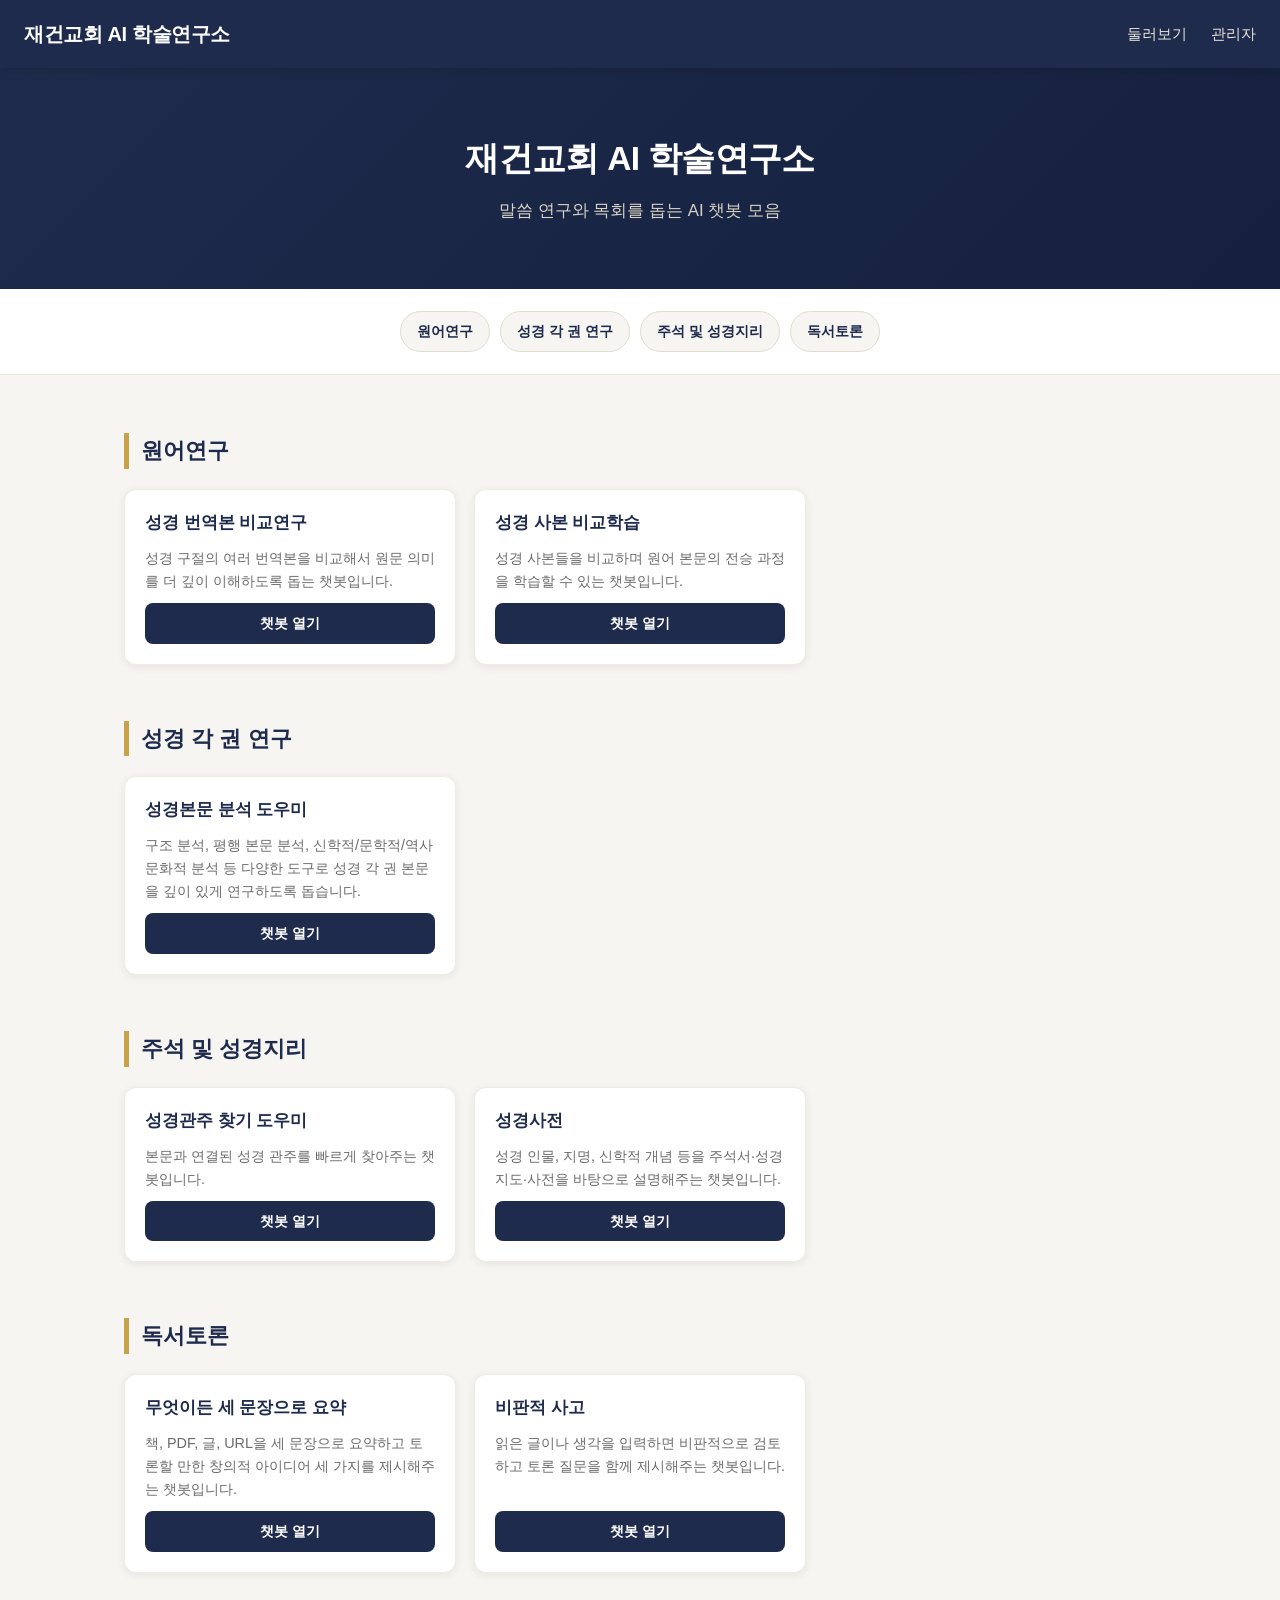
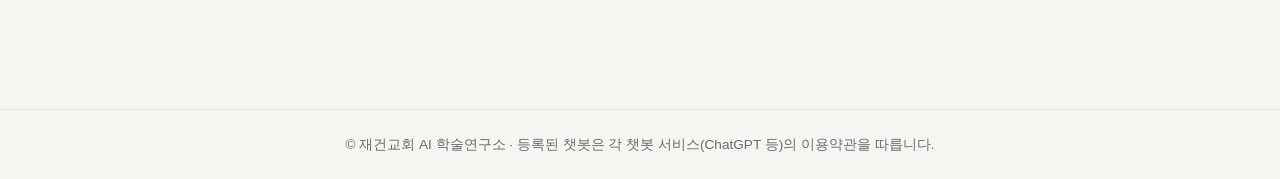
==== index.html @ 4c281ee4 "사이트 초기 파일 업로드" ====
<!DOCTYPE html>
<html lang="ko">
<head>
<meta charset="UTF-8" />
<meta name="viewport" content="width=device-width, initial-scale=1.0" />
<title>재건교회 AI 학술연구소</title>
<link rel="stylesheet" href="style.css" />
</head>
<body>
  <header class="site-header">
    <div class="brand" id="brandName">재건교회 AI 학술연구소</div>
    <nav>
      <a href="#categoryNav">둘러보기</a>
      <a href="admin.html">관리자</a>
    </nav>
  </header>

  <section class="hero">
    <h1 id="heroTitle">재건교회 AI 학술연구소</h1>
    <p id="heroTagline">말씀 연구와 목회를 돕는 AI 챗봇 모음</p>
  </section>

  <div class="category-nav" id="categoryNav"></div>

  <main id="categorySections"></main>

  <footer class="site-footer">
    &copy; 재건교회 AI 학술연구소 · 등록된 챗봇은 각 챗봇 서비스(ChatGPT 등)의 이용약관을 따릅니다.
  </footer>

  <script src="data.js"></script>
  <script src="common.js"></script>
  <script src="app.js"></script>
</body>
</html>
---- style.css ----
:root {
  --navy: #1f2b4d;
  --navy-dark: #14203d;
  --gold: #c8a24a;
  --bg: #f6f5f1;
  --card-bg: #ffffff;
  --text: #2a2a2a;
  --muted: #6b6b6b;
  --radius: 12px;
}

* { box-sizing: border-box; }

body {
  margin: 0;
  font-family: "Pretendard", "Apple SD Gothic Neo", "Malgun Gothic", sans-serif;
  background: var(--bg);
  color: var(--text);
  line-height: 1.6;
}

header.site-header {
  background: var(--navy);
  color: #fff;
  padding: 18px 24px;
  display: flex;
  align-items: center;
  justify-content: space-between;
  position: sticky;
  top: 0;
  z-index: 20;
  box-shadow: 0 2px 10px rgba(0,0,0,0.15);
}

.site-header .brand {
  font-size: 1.25rem;
  font-weight: 700;
  letter-spacing: -0.02em;
}

.site-header nav a {
  color: #eae6da;
  text-decoration: none;
  margin-left: 20px;
  font-size: 0.95rem;
}

.site-header nav a:hover { color: var(--gold); }

.hero {
  background: linear-gradient(135deg, var(--navy) 0%, var(--navy-dark) 100%);
  color: #fff;
  padding: 64px 24px;
  text-align: center;
}

.hero h1 {
  font-size: 2.1rem;
  margin: 0 0 12px;
  letter-spacing: -0.02em;
}

.hero p {
  color: #d8d3c4;
  font-size: 1.05rem;
  margin: 0;
}

.category-nav {
  display: flex;
  flex-wrap: wrap;
  gap: 10px;
  justify-content: center;
  padding: 22px 24px;
  background: #fff;
  border-bottom: 1px solid #e7e4da;
  position: sticky;
  top: 64px;
  z-index: 10;
}

.category-nav a {
  padding: 8px 16px;
  border-radius: 999px;
  background: var(--bg);
  color: var(--navy);
  text-decoration: none;
  font-size: 0.9rem;
  font-weight: 600;
  border: 1px solid #e0ddd0;
}

.category-nav a:hover {
  background: var(--gold);
  color: #fff;
  border-color: var(--gold);
}

main {
  max-width: 1080px;
  margin: 0 auto;
  padding: 40px 24px 80px;
}

section.category-section {
  margin-bottom: 56px;
  scroll-margin-top: 130px;
}

section.category-section h2 {
  font-size: 1.4rem;
  border-left: 5px solid var(--gold);
  padding-left: 12px;
  margin-bottom: 20px;
  color: var(--navy);
}

.card-grid {
  display: grid;
  grid-template-columns: repeat(auto-fill, minmax(260px, 1fr));
  gap: 18px;
}

.card {
  background: var(--card-bg);
  border-radius: var(--radius);
  padding: 20px;
  box-shadow: 0 2px 8px rgba(20, 32, 61, 0.08);
  display: flex;
  flex-direction: column;
  gap: 10px;
  border: 1px solid #eeece3;
}

.card h3 {
  margin: 0;
  font-size: 1.05rem;
  color: var(--navy);
}

.card p {
  margin: 0;
  font-size: 0.9rem;
  color: var(--muted);
  flex-grow: 1;
}

.card a.open-btn {
  display: inline-block;
  text-align: center;
  background: var(--navy);
  color: #fff;
  text-decoration: none;
  padding: 9px 14px;
  border-radius: 8px;
  font-size: 0.88rem;
  font-weight: 600;
}

.card a.open-btn:hover { background: var(--gold); }

.empty-msg {
  color: var(--muted);
  font-size: 0.92rem;
  padding: 16px 0;
}

footer.site-footer {
  text-align: center;
  padding: 24px;
  color: var(--muted);
  font-size: 0.85rem;
  border-top: 1px solid #e7e4da;
}

/* Admin page */
.admin-wrap {
  max-width: 880px;
  margin: 0 auto;
  padding: 40px 24px 80px;
}

.login-box {
  max-width: 360px;
  margin: 80px auto;
  background: #fff;
  padding: 32px;
  border-radius: var(--radius);
  box-shadow: 0 4px 16px rgba(0,0,0,0.08);
  text-align: center;
}

.login-box h2 { margin-top: 0; color: var(--navy); }

.login-box input {
  width: 100%;
  padding: 10px 12px;
  border-radius: 8px;
  border: 1px solid #ddd;
  margin: 12px 0;
  font-size: 1rem;
}

.login-box button, .primary-btn {
  background: var(--navy);
  color: #fff;
  border: none;
  padding: 10px 18px;
  border-radius: 8px;
  cursor: pointer;
  font-size: 0.95rem;
  font-weight: 600;
}

.login-box button:hover, .primary-btn:hover { background: var(--gold); }

.error-msg { color: #c0392b; font-size: 0.88rem; min-height: 1.2em; }

.admin-toolbar {
  display: flex;
  justify-content: space-between;
  align-items: center;
  margin-bottom: 24px;
  flex-wrap: wrap;
  gap: 10px;
}

.form-box {
  background: #fff;
  border-radius: var(--radius);
  padding: 22px;
  box-shadow: 0 2px 8px rgba(20,32,61,0.08);
  margin-bottom: 30px;
}

.form-box h3 { margin-top: 0; color: var(--navy); }

.form-row { margin-bottom: 14px; }

.form-row label {
  display: block;
  font-size: 0.88rem;
  font-weight: 600;
  margin-bottom: 6px;
  color: var(--navy);
}

.form-row input, .form-row select, .form-row textarea {
  width: 100%;
  padding: 9px 12px;
  border-radius: 8px;
  border: 1px solid #ddd;
  font-size: 0.95rem;
  font-family: inherit;
}

.form-row textarea { resize: vertical; min-height: 60px; }

.admin-list-item {
  background: #fff;
  border-radius: var(--radius);
  padding: 16px 20px;
  margin-bottom: 12px;
  display: flex;
  justify-content: space-between;
  align-items: center;
  gap: 16px;
  box-shadow: 0 1px 4px rgba(0,0,0,0.06);
}

.admin-list-item .info h4 { margin: 0 0 4px; color: var(--navy); }
.admin-list-item .info p { margin: 0; font-size: 0.85rem; color: var(--muted); }
.admin-list-item .info .tag {
  display: inline-block;
  background: var(--bg);
  border-radius: 999px;
  padding: 2px 10px;
  font-size: 0.75rem;
  color: var(--navy);
  margin-bottom: 6px;
}

.admin-list-item .actions button {
  margin-left: 6px;
  border: none;
  padding: 7px 12px;
  border-radius: 6px;
  cursor: pointer;
  font-size: 0.85rem;
}

.admin-list-item .actions .edit-btn { background: #eaf0ff; color: #1f4fd1; }
.admin-list-item .actions .del-btn { background: #ffeaea; color: #c0392b; }

.save-banner {
  background: #fff7e6;
  border: 1px solid var(--gold);
  border-radius: 10px;
  padding: 14px 18px;
  margin-bottom: 24px;
  font-size: 0.9rem;
  display: flex;
  justify-content: space-between;
  align-items: center;
  gap: 10px;
  flex-wrap: wrap;
}

.save-banner button { white-space: nowrap; }
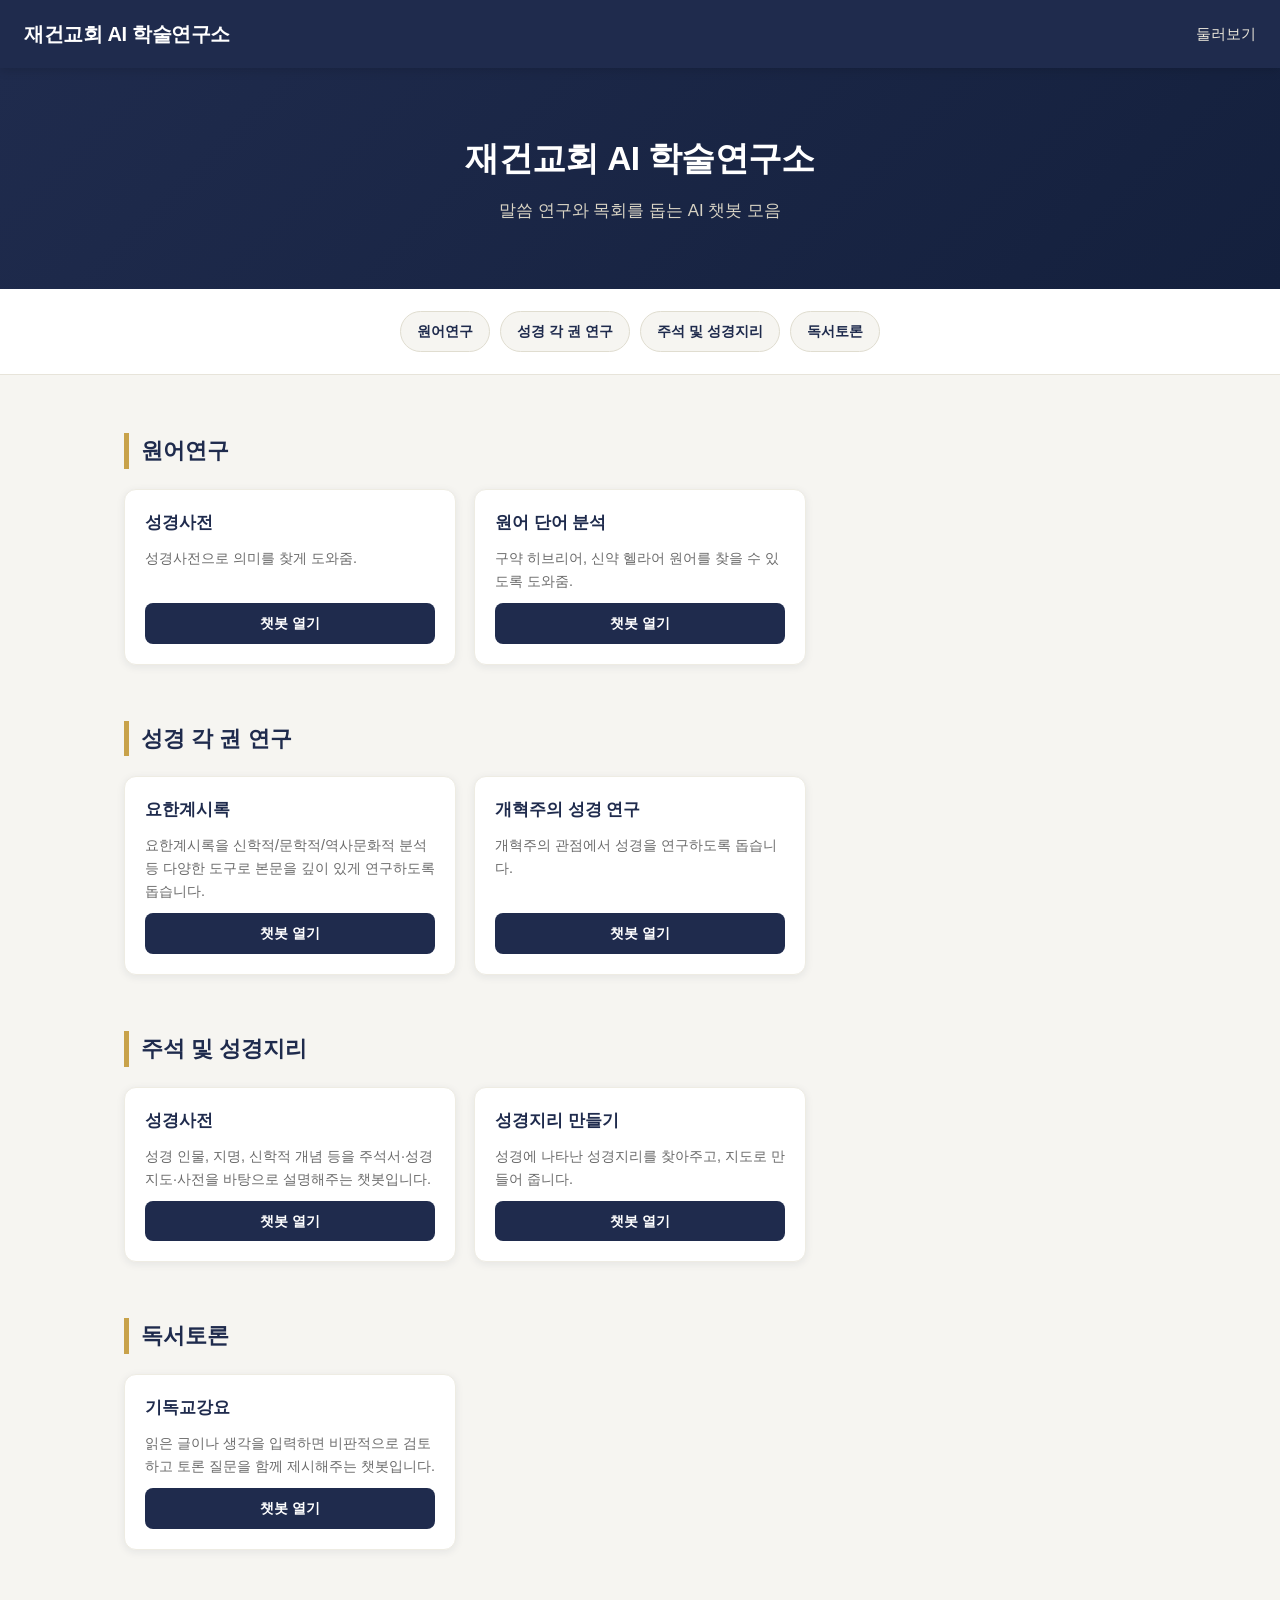
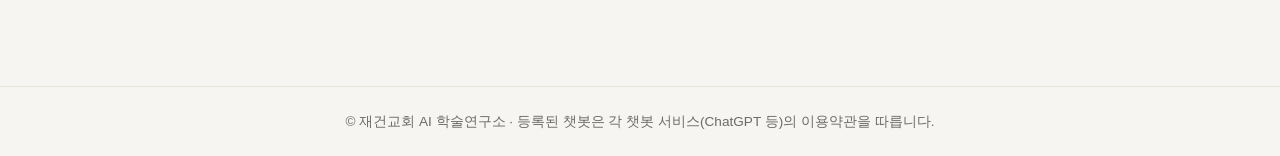
==== commit 89c3bb6e: "Update index.html" ====
--- a/index.html
+++ b/index.html
@@ -11,7 +11,6 @@
     <div class="brand" id="brandName">재건교회 AI 학술연구소</div>
     <nav>
       <a href="#categoryNav">둘러보기</a>
-      <a href="admin.html">관리자</a>
     </nav>
   </header>
 
--- a/style.css
+++ b/style.css
@@ -26,6 +26,7 @@
   display: flex;
   align-items: center;
   justify-content: space-between;
+  gap: 10px;
   position: sticky;
   top: 0;
   z-index: 20;
@@ -33,16 +34,27 @@
 }
 
 .site-header .brand {
-  font-size: 1.25rem;
+  font-size: clamp(0.85rem, 4.2vw, 1.25rem);
   font-weight: 700;
   letter-spacing: -0.02em;
+  white-space: nowrap;
+  overflow: hidden;
+  text-overflow: ellipsis;
+  min-width: 0;
+}
+
+.site-header nav {
+  display: flex;
+  flex-shrink: 0;
+  white-space: nowrap;
 }
 
 .site-header nav a {
   color: #eae6da;
   text-decoration: none;
-  margin-left: 20px;
-  font-size: 0.95rem;
+  margin-left: clamp(10px, 3vw, 20px);
+  font-size: clamp(0.75rem, 3vw, 0.95rem);
+  white-space: nowrap;
 }
 
 .site-header nav a:hover { color: var(--gold); }
@@ -55,15 +67,17 @@
 }
 
 .hero h1 {
-  font-size: 2.1rem;
+  font-size: clamp(1.25rem, 6.5vw, 2.1rem);
   margin: 0 0 12px;
   letter-spacing: -0.02em;
+  white-space: nowrap;
 }
 
 .hero p {
   color: #d8d3c4;
-  font-size: 1.05rem;
+  font-size: clamp(0.8rem, 3.2vw, 1.05rem);
   margin: 0;
+  white-space: nowrap;
 }
 
 .category-nav {
@@ -85,9 +99,10 @@
   background: var(--bg);
   color: var(--navy);
   text-decoration: none;
-  font-size: 0.9rem;
+  font-size: clamp(0.78rem, 3vw, 0.9rem);
   font-weight: 600;
   border: 1px solid #e0ddd0;
+  white-space: nowrap;
 }
 
 .category-nav a:hover {
@@ -108,11 +123,12 @@
 }
 
 section.category-section h2 {
-  font-size: 1.4rem;
+  font-size: clamp(1.05rem, 4.5vw, 1.4rem);
   border-left: 5px solid var(--gold);
   padding-left: 12px;
   margin-bottom: 20px;
   color: var(--navy);
+  white-space: nowrap;
 }
 
 .card-grid {
@@ -134,8 +150,11 @@
 
 .card h3 {
   margin: 0;
-  font-size: 1.05rem;
-  color: var(--navy);
+  font-size: clamp(0.92rem, 4vw, 1.05rem);
+  color: var(--navy);
+  white-space: nowrap;
+  overflow: hidden;
+  text-overflow: ellipsis;
 }
 
 .card p {
@@ -307,3 +326,40 @@
 }
 
 .save-banner button { white-space: nowrap; }
+
+.category-admin-item {
+  background: #fff;
+  border-radius: 10px;
+  padding: 12px 16px;
+  margin-bottom: 10px;
+  display: flex;
+  align-items: center;
+  gap: 10px;
+  box-shadow: 0 1px 4px rgba(0,0,0,0.06);
+}
+
+.category-admin-item input {
+  flex: 1;
+  padding: 8px 10px;
+  border-radius: 6px;
+  border: 1px solid #ddd;
+  font-size: 0.92rem;
+}
+
+.category-admin-item .count {
+  font-size: 0.8rem;
+  color: var(--muted);
+  white-space: nowrap;
+}
+
+.category-admin-item button {
+  border: none;
+  padding: 7px 12px;
+  border-radius: 6px;
+  cursor: pointer;
+  font-size: 0.85rem;
+  white-space: nowrap;
+}
+
+.category-admin-item .rename-btn { background: #eaf0ff; color: #1f4fd1; }
+.category-admin-item .del-cat-btn { background: #ffeaea; color: #c0392b; }
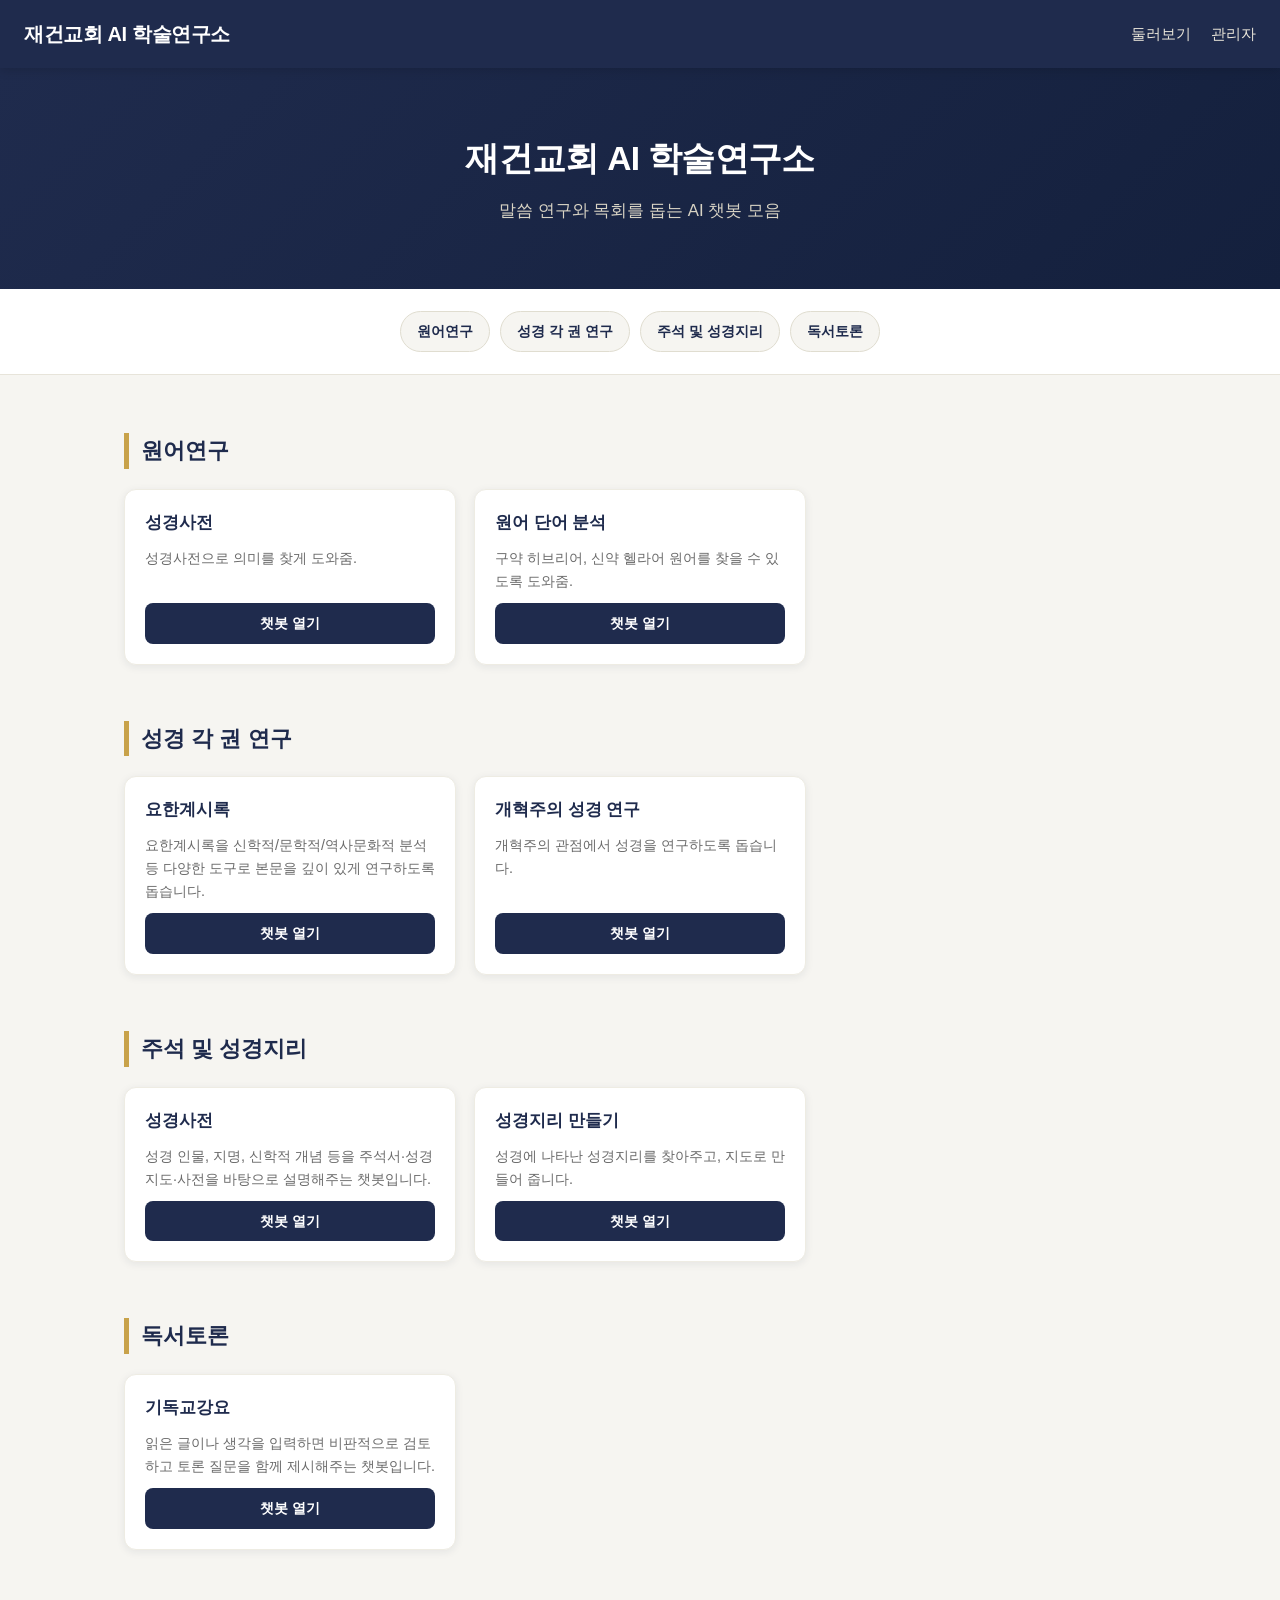
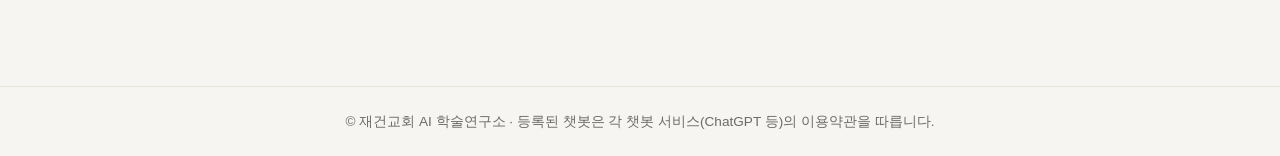
==== commit 51454536: "Update index.html" ====
--- a/index.html
+++ b/index.html
@@ -11,6 +11,7 @@
     <div class="brand" id="brandName">재건교회 AI 학술연구소</div>
     <nav>
       <a href="#categoryNav">둘러보기</a>
+      <a href="admin.html">관리자</a>
     </nav>
   </header>
 
